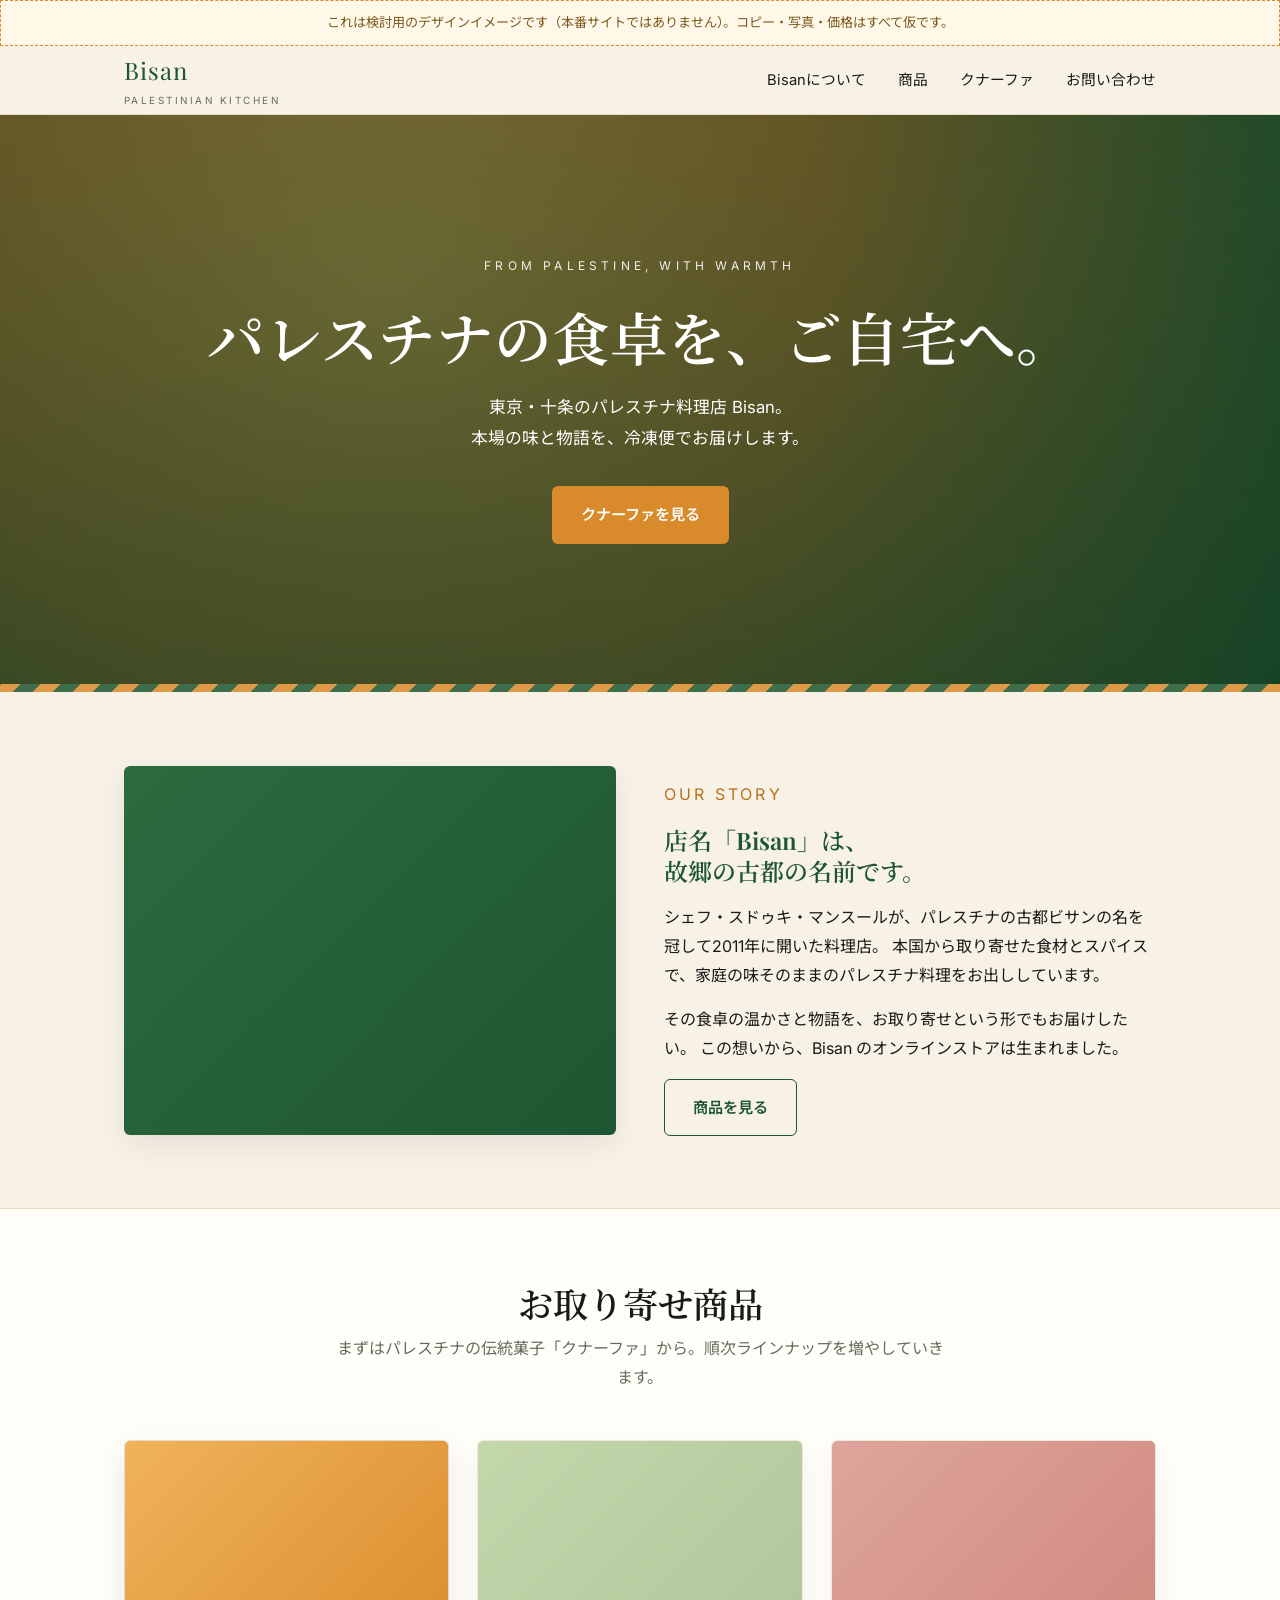
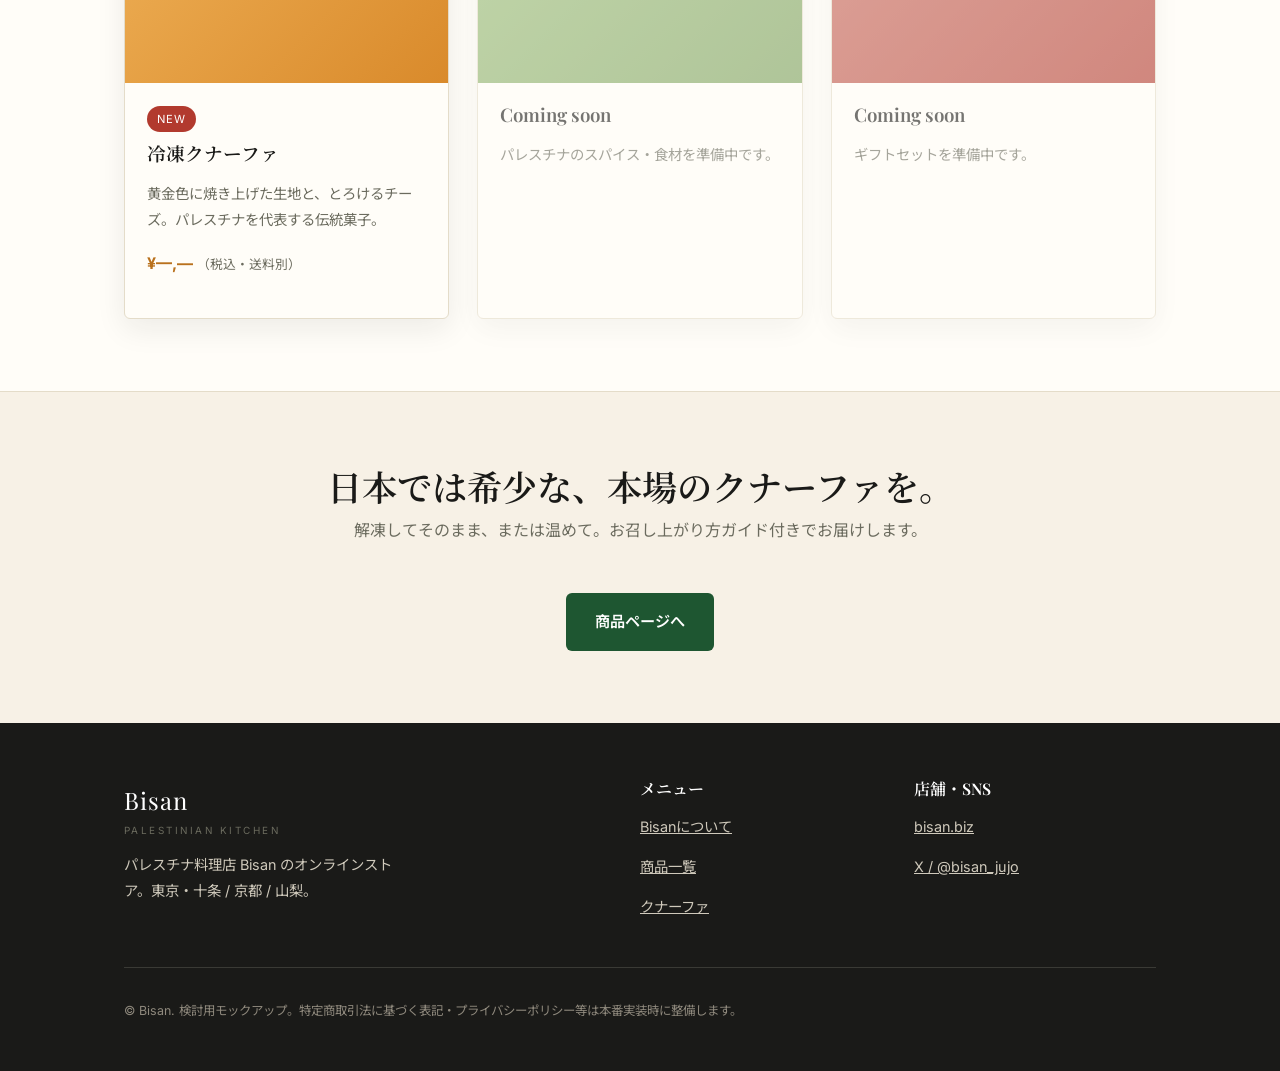
==== design/mockups/index.html @ 8da0ccc4 "Add Step 1 scaffold: docs and design mockups for Bisan EC - docs/: project overview, brand research," ====
<!DOCTYPE html>
<html lang="ja">
<head>
  <meta charset="UTF-8" />
  <meta name="viewport" content="width=device-width, initial-scale=1.0" />
  <title>Bisan — パレスチナの食卓を、ご自宅へ</title>
  <meta name="description" content="東京・十条発のパレスチナ料理店 Bisan。伝統菓子クナーファの冷凍お取り寄せ。" />
  <link rel="preconnect" href="https://fonts.googleapis.com" />
  <link rel="preconnect" href="https://fonts.gstatic.com" crossorigin />
  <link href="https://fonts.googleapis.com/css2?family=Inter:wght@400;600&family=Noto+Sans+JP:wght@400;500;700&family=Noto+Serif+JP:wght@500;600&family=Playfair+Display:wght@500;600&display=swap" rel="stylesheet" />
  <link rel="stylesheet" href="assets/css/styles.css" />
</head>
<body>
  <!-- 検討用モックである旨の注記（本番では削除） -->
  <div class="disclaimer">これは検討用のデザインイメージです（本番サイトではありません）。コピー・写真・価格はすべて仮です。</div>

  <header class="site-header">
    <div class="container">
      <a class="brand" href="index.html">Bisan<small>Palestinian Kitchen</small></a>
      <nav class="nav">
        <a href="#story">Bisanについて</a>
        <a href="#products">商品</a>
        <a href="product-kunafa.html">クナーファ</a>
        <a href="#contact">お問い合わせ</a>
      </nav>
    </div>
  </header>

  <!-- Hero -->
  <section class="hero" style="padding-block:140px;">
    <p class="eyebrow">From Palestine, with warmth</p>
    <h1>パレスチナの食卓を、ご自宅へ。</h1>
    <p>東京・十条のパレスチナ料理店 Bisan。<br />本場の味と物語を、冷凍便でお届けします。</p>
    <a class="btn btn-gold" href="product-kunafa.html">クナーファを見る</a>
  </section>
  <div class="pattern-strip"></div>

  <!-- Story -->
  <section id="story">
    <div class="container">
      <div class="story">
        <div class="visual" aria-hidden="true"></div>
        <div>
          <p class="eyebrow" style="color:var(--color-gold-dark);letter-spacing:.2em;">OUR STORY</p>
          <h2>店名「Bisan」は、<br />故郷の古都の名前です。</h2>
          <p>シェフ・スドゥキ・マンスールが、パレスチナの古都ビサンの名を冠して2011年に開いた料理店。
             本国から取り寄せた食材とスパイスで、家庭の味そのままのパレスチナ料理をお出ししています。</p>
          <p>その食卓の温かさと物語を、お取り寄せという形でもお届けしたい。
             この想いから、Bisan のオンラインストアは生まれました。</p>
          <a class="btn btn-outline" href="#products">商品を見る</a>
        </div>
      </div>
    </div>
  </section>

  <!-- Products -->
  <section id="products" style="background:var(--color-surface);border-block:1px solid var(--color-line);">
    <div class="container">
      <h2 class="section-title">お取り寄せ商品</h2>
      <p class="section-lead">まずはパレスチナの伝統菓子「クナーファ」から。順次ラインナップを増やしていきます。</p>
      <div class="cards">
        <a class="card" href="product-kunafa.html" style="text-decoration:none;color:inherit;">
          <div class="thumb" aria-hidden="true"></div>
          <div class="body">
            <span class="badge">NEW</span>
            <h3>冷凍クナーファ</h3>
            <p style="color:var(--color-muted);font-size:.9rem;">黄金色に焼き上げた生地と、とろけるチーズ。パレスチナを代表する伝統菓子。</p>
            <p class="price">¥—,— <span style="font-weight:400;font-size:.8rem;color:var(--color-muted);">（税込・送料別）</span></p>
          </div>
        </a>
        <div class="card" style="opacity:.6;">
          <div class="thumb" aria-hidden="true" style="background:linear-gradient(135deg,#9bbf78,#7BA05B);"></div>
          <div class="body">
            <h3>Coming soon</h3>
            <p style="color:var(--color-muted);font-size:.9rem;">パレスチナのスパイス・食材を準備中です。</p>
          </div>
        </div>
        <div class="card" style="opacity:.6;">
          <div class="thumb" aria-hidden="true" style="background:linear-gradient(135deg,#c96b5e,#B23A2E);"></div>
          <div class="body">
            <h3>Coming soon</h3>
            <p style="color:var(--color-muted);font-size:.9rem;">ギフトセットを準備中です。</p>
          </div>
        </div>
      </div>
    </div>
  </section>

  <!-- CTA -->
  <section style="text-align:center;">
    <div class="container">
      <h2 class="section-title">日本では希少な、本場のクナーファを。</h2>
      <p class="section-lead">解凍してそのまま、または温めて。お召し上がり方ガイド付きでお届けします。</p>
      <a class="btn btn-primary" href="product-kunafa.html">商品ページへ</a>
    </div>
  </section>

  <!-- Footer -->
  <footer class="site-footer" id="contact">
    <div class="container">
      <div class="cols">
        <div>
          <a class="brand" href="index.html">Bisan<small>Palestinian Kitchen</small></a>
          <p style="margin-top:12px;max-width:32ch;">パレスチナ料理店 Bisan のオンラインストア。東京・十条 / 京都 / 山梨。</p>
        </div>
        <div>
          <h3 style="font-size:1rem;color:#fff;">メニュー</h3>
          <p><a href="#story">Bisanについて</a></p>
          <p><a href="#products">商品一覧</a></p>
          <p><a href="product-kunafa.html">クナーファ</a></p>
        </div>
        <div>
          <h3 style="font-size:1rem;color:#fff;">店舗・SNS</h3>
          <p><a href="https://bisan.biz" target="_blank" rel="noopener">bisan.biz</a></p>
          <p><a href="https://twitter.com/bisan_jujo" target="_blank" rel="noopener">X / @bisan_jujo</a></p>
        </div>
      </div>
      <div class="legal">
        <p>© Bisan. 検討用モックアップ。特定商取引法に基づく表記・プライバシーポリシー等は本番実装時に整備します。</p>
      </div>
    </div>
  </footer>
</body>
</html>
---- design/mockups/assets/css/styles.css ----
/* =========================================================
   Bisan EC — Mockup Styles (検討用)
   トンマナ: docs/02-tone-and-manner.md を反映
   ========================================================= */

:root {
  /* Colors */
  --color-primary:  #1E5631; /* Olive / Palestine Green */
  --color-primary-dark: #143d22;
  --color-ink:      #1A1A18; /* Olive Black */
  --color-base:     #F7F1E6; /* Warm Cream */
  --color-surface:  #FFFDF8; /* カード等の面 */
  --color-gold:     #D98A2B; /* Kunafa Gold */
  --color-gold-dark:#b9711d;
  --color-red:      #B23A2E; /* Palestine Red (差し色) */
  --color-pistachio:#7BA05B; /* Pistachio */
  --color-muted:    #6b6b5e;
  --color-line:     #e4dcc9;

  /* Typography */
  --font-serif: "Playfair Display", "Noto Serif JP", "Yu Mincho", serif;
  --font-sans:  "Inter", "Noto Sans JP", "Hiragino Kaku Gothic ProN", sans-serif;

  /* Layout */
  --maxw: 1080px;
  --radius: 6px;
  --shadow: 0 10px 30px rgba(26, 26, 24, 0.08);
}

* { box-sizing: border-box; }

html { scroll-behavior: smooth; }

body {
  margin: 0;
  font-family: var(--font-sans);
  color: var(--color-ink);
  background: var(--color-base);
  line-height: 1.8;
  -webkit-font-smoothing: antialiased;
}

h1, h2, h3 {
  font-family: var(--font-serif);
  font-weight: 600;
  line-height: 1.3;
  margin: 0 0 0.6em;
}

a { color: inherit; }

img { max-width: 100%; display: block; }

.container {
  max-width: var(--maxw);
  margin: 0 auto;
  padding: 0 24px;
}

/* ---------- Header ---------- */
.site-header {
  position: sticky;
  top: 0;
  z-index: 50;
  background: rgba(247, 241, 230, 0.92);
  backdrop-filter: blur(6px);
  border-bottom: 1px solid var(--color-line);
}
.site-header .container {
  display: flex;
  align-items: center;
  justify-content: space-between;
  height: 68px;
}
.brand {
  font-family: var(--font-serif);
  font-size: 1.5rem;
  letter-spacing: 0.04em;
  color: var(--color-primary);
  text-decoration: none;
}
.brand small {
  display: block;
  font-family: var(--font-sans);
  font-size: 0.62rem;
  letter-spacing: 0.25em;
  color: var(--color-muted);
  text-transform: uppercase;
}
.nav a {
  margin-left: 28px;
  text-decoration: none;
  font-size: 0.92rem;
  color: var(--color-ink);
}
.nav a:hover { color: var(--color-gold-dark); }

/* ---------- Buttons ---------- */
.btn {
  display: inline-block;
  padding: 14px 28px;
  border-radius: var(--radius);
  font-size: 0.95rem;
  font-weight: 600;
  text-decoration: none;
  cursor: pointer;
  border: 1px solid transparent;
  transition: transform .12s ease, background .2s ease;
}
.btn:hover { transform: translateY(-1px); }
.btn-primary { background: var(--color-primary); color: #fff; }
.btn-primary:hover { background: var(--color-primary-dark); }
.btn-gold { background: var(--color-gold); color: #fff; }
.btn-gold:hover { background: var(--color-gold-dark); }
.btn-outline {
  background: transparent;
  border-color: var(--color-primary);
  color: var(--color-primary);
}

/* ---------- Hero ---------- */
.hero {
  position: relative;
  color: #fff;
  text-align: center;
  padding: 120px 24px;
  background:
    linear-gradient(rgba(20,61,34,0.55), rgba(20,61,34,0.75)),
    radial-gradient(circle at 30% 30%, #e9a94e 0%, #c9772a 45%, #1E5631 100%);
  overflow: hidden;
}
.hero .eyebrow {
  font-size: 0.75rem;
  letter-spacing: 0.35em;
  text-transform: uppercase;
  opacity: 0.9;
}
.hero h1 {
  font-size: clamp(2.2rem, 5vw, 3.6rem);
  margin: 0.3em 0;
  color: #fff;
}
.hero p { max-width: 560px; margin: 0 auto 2em; font-size: 1.05rem; }

/* 幾何学パターンのさりげない装飾 */
.pattern-strip {
  height: 8px;
  background-image: repeating-linear-gradient(
    -45deg,
    var(--color-gold) 0 14px,
    var(--color-primary) 14px 28px
  );
  opacity: 0.85;
}

/* ---------- Sections ---------- */
section { padding: 72px 0; }
.section-title {
  text-align: center;
  font-size: clamp(1.6rem, 3vw, 2.2rem);
  margin-bottom: 0.2em;
}
.section-lead {
  text-align: center;
  color: var(--color-muted);
  max-width: 620px;
  margin: 0 auto 48px;
}

/* ---------- Story ---------- */
.story {
  display: grid;
  grid-template-columns: 1fr 1fr;
  gap: 48px;
  align-items: center;
}
.story .visual {
  aspect-ratio: 4 / 3;
  border-radius: var(--radius);
  background: linear-gradient(135deg, #2b6b3e, #1E5631);
  box-shadow: var(--shadow);
}
.story h2 { color: var(--color-primary); }

/* ---------- Product cards ---------- */
.cards {
  display: grid;
  grid-template-columns: repeat(3, 1fr);
  gap: 28px;
}
.card {
  background: var(--color-surface);
  border: 1px solid var(--color-line);
  border-radius: var(--radius);
  overflow: hidden;
  box-shadow: var(--shadow);
}
.card .thumb {
  aspect-ratio: 4 / 3;
  background: linear-gradient(135deg, #f0b35a, #d98a2b);
}
.card .body { padding: 20px 22px 24px; }
.card h3 { margin-bottom: 0.2em; }
.card .price { color: var(--color-gold-dark); font-weight: 700; }
.badge {
  display: inline-block;
  font-size: 0.7rem;
  letter-spacing: 0.08em;
  background: var(--color-red);
  color: #fff;
  padding: 3px 10px;
  border-radius: 999px;
  margin-bottom: 10px;
}

/* ---------- Product detail ---------- */
.product {
  display: grid;
  grid-template-columns: 1.1fr 1fr;
  gap: 56px;
  align-items: start;
}
.gallery .main {
  aspect-ratio: 1 / 1;
  border-radius: var(--radius);
  background: linear-gradient(135deg, #f0b35a 0%, #d98a2b 60%, #b9711d 100%);
  box-shadow: var(--shadow);
}
.gallery .thumbs {
  display: grid;
  grid-template-columns: repeat(4, 1fr);
  gap: 12px;
  margin-top: 12px;
}
.gallery .thumbs span {
  aspect-ratio: 1 / 1;
  border-radius: 4px;
  background: linear-gradient(135deg, #e7a64d, #cf8127);
}
.product h1 { color: var(--color-primary); font-size: 2.2rem; }
.product .price-lg {
  font-size: 1.8rem;
  color: var(--color-gold-dark);
  font-weight: 700;
  font-family: var(--font-serif);
}
.product .note {
  font-size: 0.85rem;
  color: var(--color-muted);
}
.spec {
  width: 100%;
  border-collapse: collapse;
  margin: 24px 0;
  font-size: 0.92rem;
}
.spec th, .spec td {
  text-align: left;
  padding: 10px 8px;
  border-bottom: 1px solid var(--color-line);
  vertical-align: top;
}
.spec th { width: 34%; color: var(--color-muted); font-weight: 600; }

.howto {
  background: var(--color-surface);
  border: 1px solid var(--color-line);
  border-left: 4px solid var(--color-gold);
  border-radius: var(--radius);
  padding: 22px 24px;
  margin-top: 28px;
}
.howto h3 { color: var(--color-primary); }
.howto ol { margin: 0; padding-left: 1.2em; }

/* ---------- Footer ---------- */
.site-footer {
  background: var(--color-ink);
  color: #cfc9bb;
  padding: 56px 0 36px;
  font-size: 0.9rem;
}
.site-footer .brand { color: #fff; }
.site-footer a { color: #cfc9bb; }
.site-footer .cols {
  display: grid;
  grid-template-columns: 2fr 1fr 1fr;
  gap: 32px;
  margin-bottom: 32px;
}
.site-footer .legal {
  border-top: 1px solid #3a3a35;
  padding-top: 20px;
  font-size: 0.78rem;
  color: #8f897d;
}

.disclaimer {
  background: #fff8e8;
  border: 1px dashed var(--color-gold);
  color: #7a5a1f;
  font-size: 0.82rem;
  text-align: center;
  padding: 10px 16px;
}

/* ---------- Responsive ---------- */
@media (max-width: 820px) {
  .story, .product { grid-template-columns: 1fr; gap: 28px; }
  .cards { grid-template-columns: 1fr; }
  .site-footer .cols { grid-template-columns: 1fr; }
  .nav { display: none; }
}
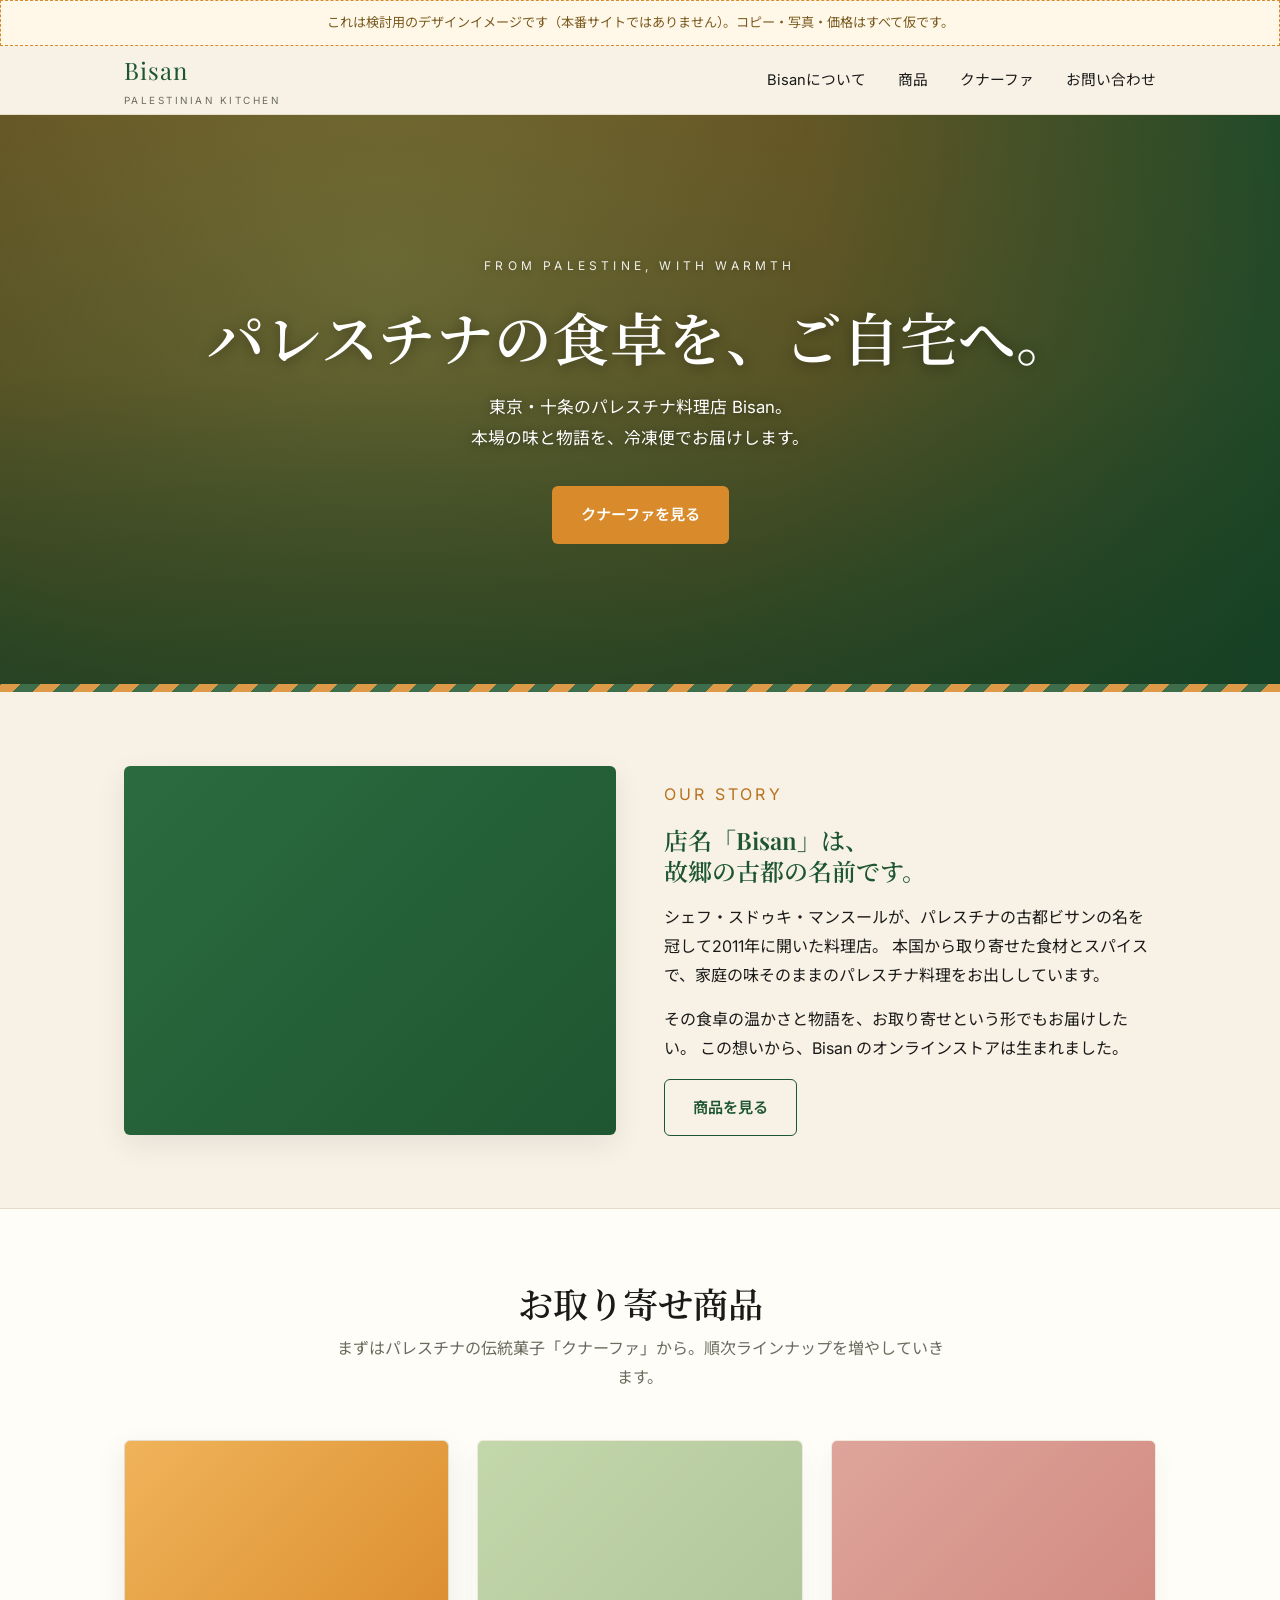
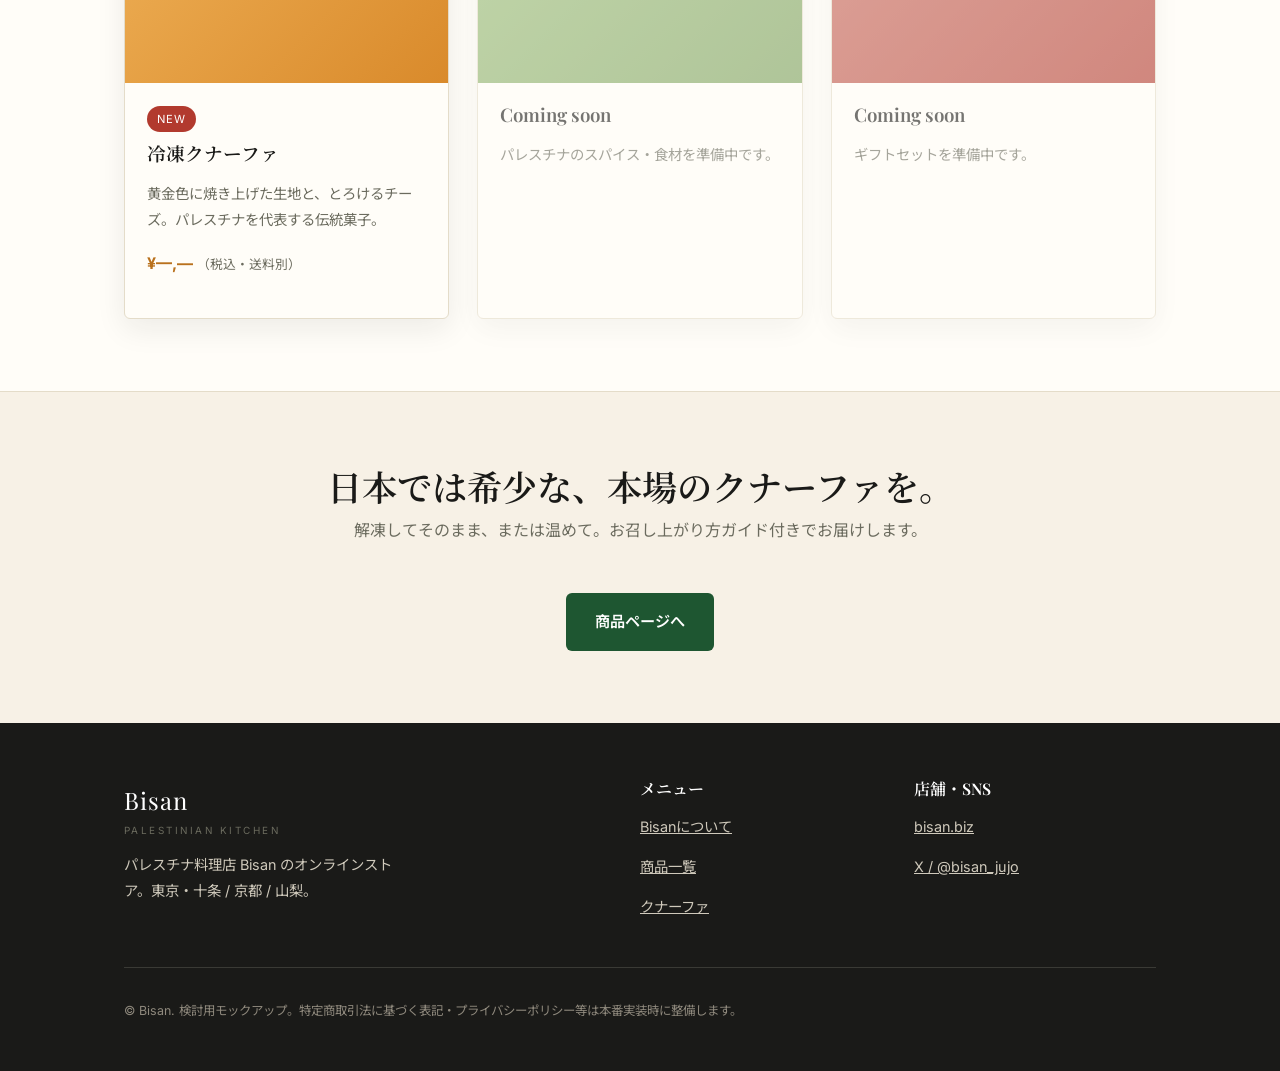
==== commit fee75f33: "Add key visual prompts doc and hero background-image support - docs/05-keyvisual-prompts.md: Gemini " ====
--- a/design/mockups/index.html
+++ b/design/mockups/index.html
@@ -27,7 +27,7 @@
   </header>
 
   <!-- Hero -->
-  <section class="hero" style="padding-block:140px;">
+  <section class="hero">
     <p class="eyebrow">From Palestine, with warmth</p>
     <h1>パレスチナの食卓を、ご自宅へ。</h1>
     <p>東京・十条のパレスチナ料理店 Bisan。<br />本場の味と物語を、冷凍便でお届けします。</p>
--- a/design/mockups/assets/css/styles.css
+++ b/design/mockups/assets/css/styles.css
@@ -118,15 +118,30 @@
   color: var(--color-primary);
 }
 
-/* ---------- Hero ---------- */
+/* ---------- Hero ----------
+   背景画像の差し替え方法:
+   assets/img/hero.jpg を置くと自動で背景に表示されます。
+   レイヤーは上から「緑スクリム → 下部の暗幕 → 背景写真 → フォールバックの
+   グラデーション」の順。画像未配置の間はフォールバックが表示されます。
+   別ファイル名にする場合は下の --hero-image を変更してください。 */
 .hero {
+  --hero-image: url("../img/hero.jpg");
   position: relative;
   color: #fff;
   text-align: center;
-  padding: 120px 24px;
-  background:
-    linear-gradient(rgba(20,61,34,0.55), rgba(20,61,34,0.75)),
+  padding: 140px 24px;
+  background-image:
+    /* 1) 全体にかける深緑のスクリム（文字を読みやすく） */
+    linear-gradient(rgba(20,61,34,0.55), rgba(20,61,34,0.72)),
+    /* 2) 下部を少し暗くして文字の足元を締める */
+    linear-gradient(to bottom, rgba(20,61,34,0) 45%, rgba(20,61,34,0.55) 100%),
+    /* 3) 風景の背景写真 */
+    var(--hero-image),
+    /* 4) 画像が無いときのフォールバック */
     radial-gradient(circle at 30% 30%, #e9a94e 0%, #c9772a 45%, #1E5631 100%);
+  background-size: cover, cover, cover, cover;
+  background-position: center, center, center, center;
+  background-repeat: no-repeat;
   overflow: hidden;
 }
 .hero .eyebrow {
@@ -134,13 +149,20 @@
   letter-spacing: 0.35em;
   text-transform: uppercase;
   opacity: 0.9;
+  text-shadow: 0 1px 8px rgba(0,0,0,0.35);
 }
 .hero h1 {
   font-size: clamp(2.2rem, 5vw, 3.6rem);
   margin: 0.3em 0;
   color: #fff;
-}
-.hero p { max-width: 560px; margin: 0 auto 2em; font-size: 1.05rem; }
+  text-shadow: 0 2px 14px rgba(0,0,0,0.4);
+}
+.hero p {
+  max-width: 560px;
+  margin: 0 auto 2em;
+  font-size: 1.05rem;
+  text-shadow: 0 1px 10px rgba(0,0,0,0.4);
+}
 
 /* 幾何学パターンのさりげない装飾 */
 .pattern-strip {
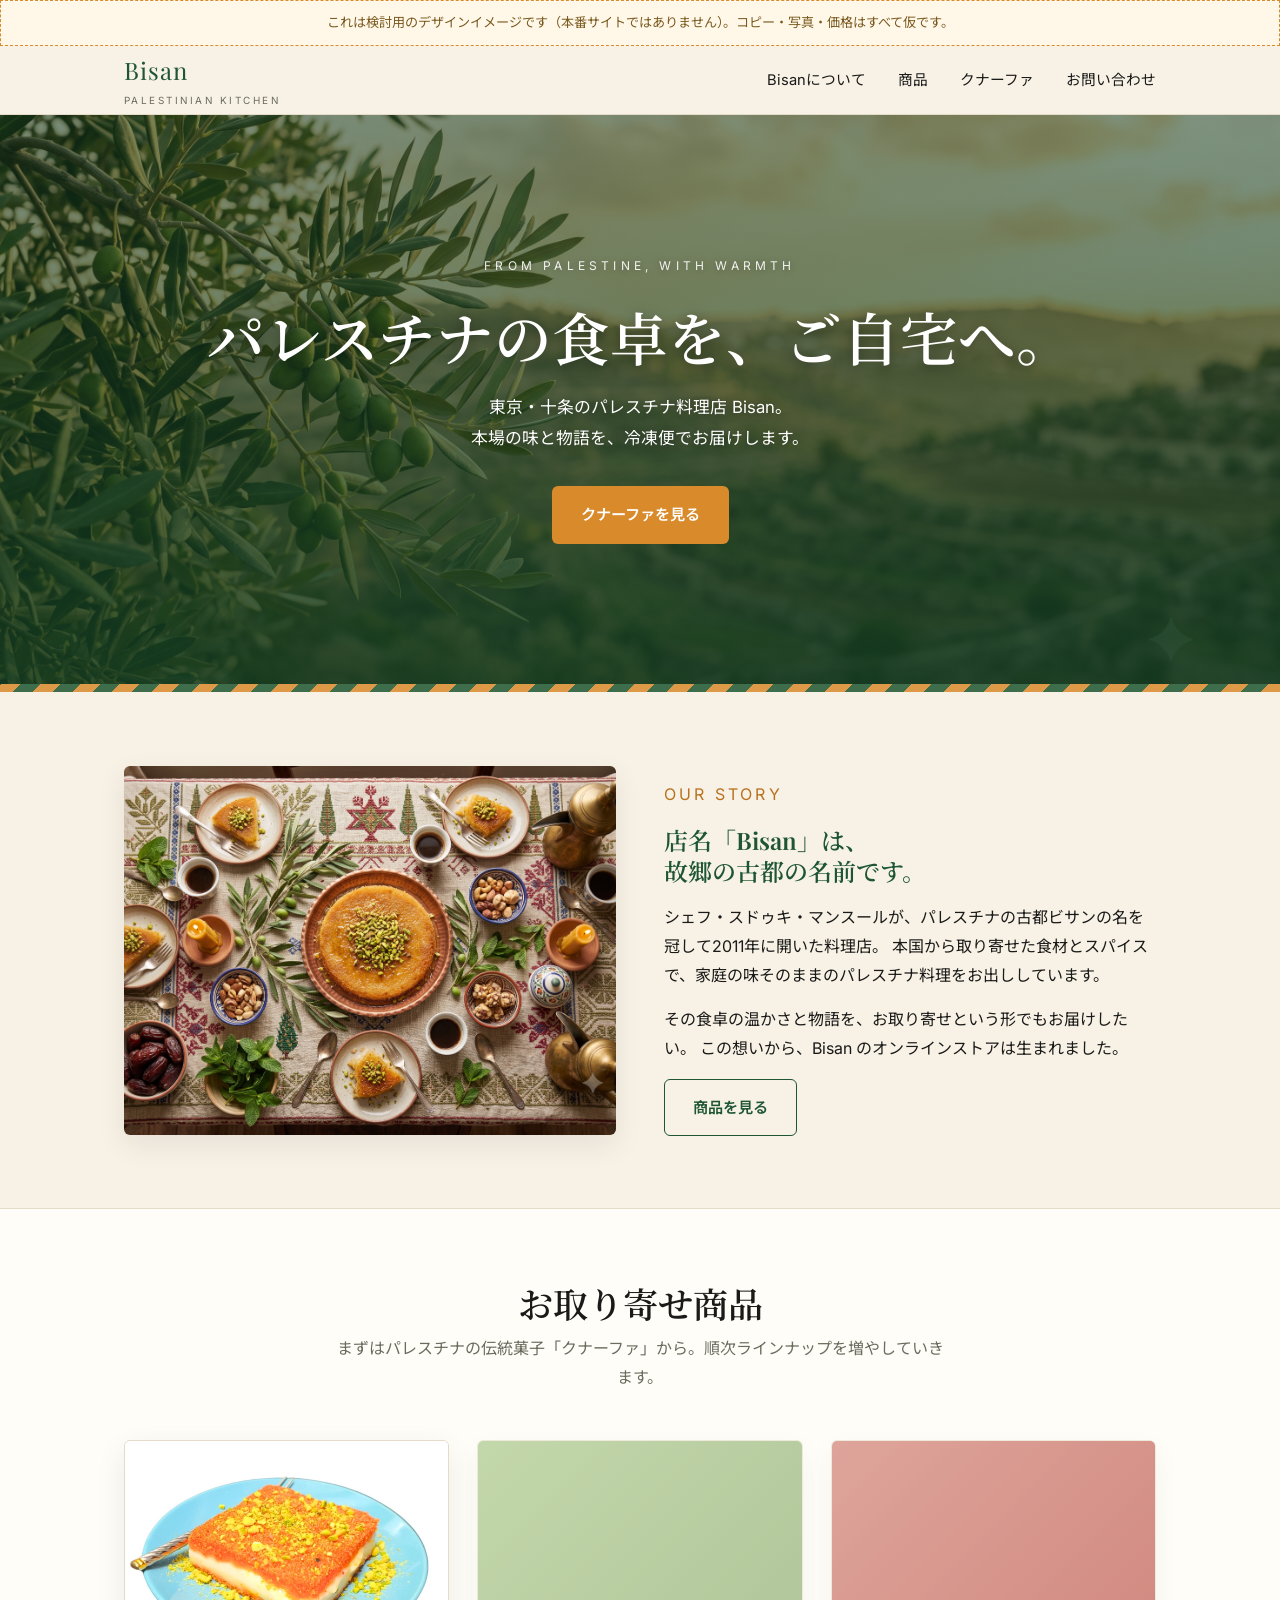
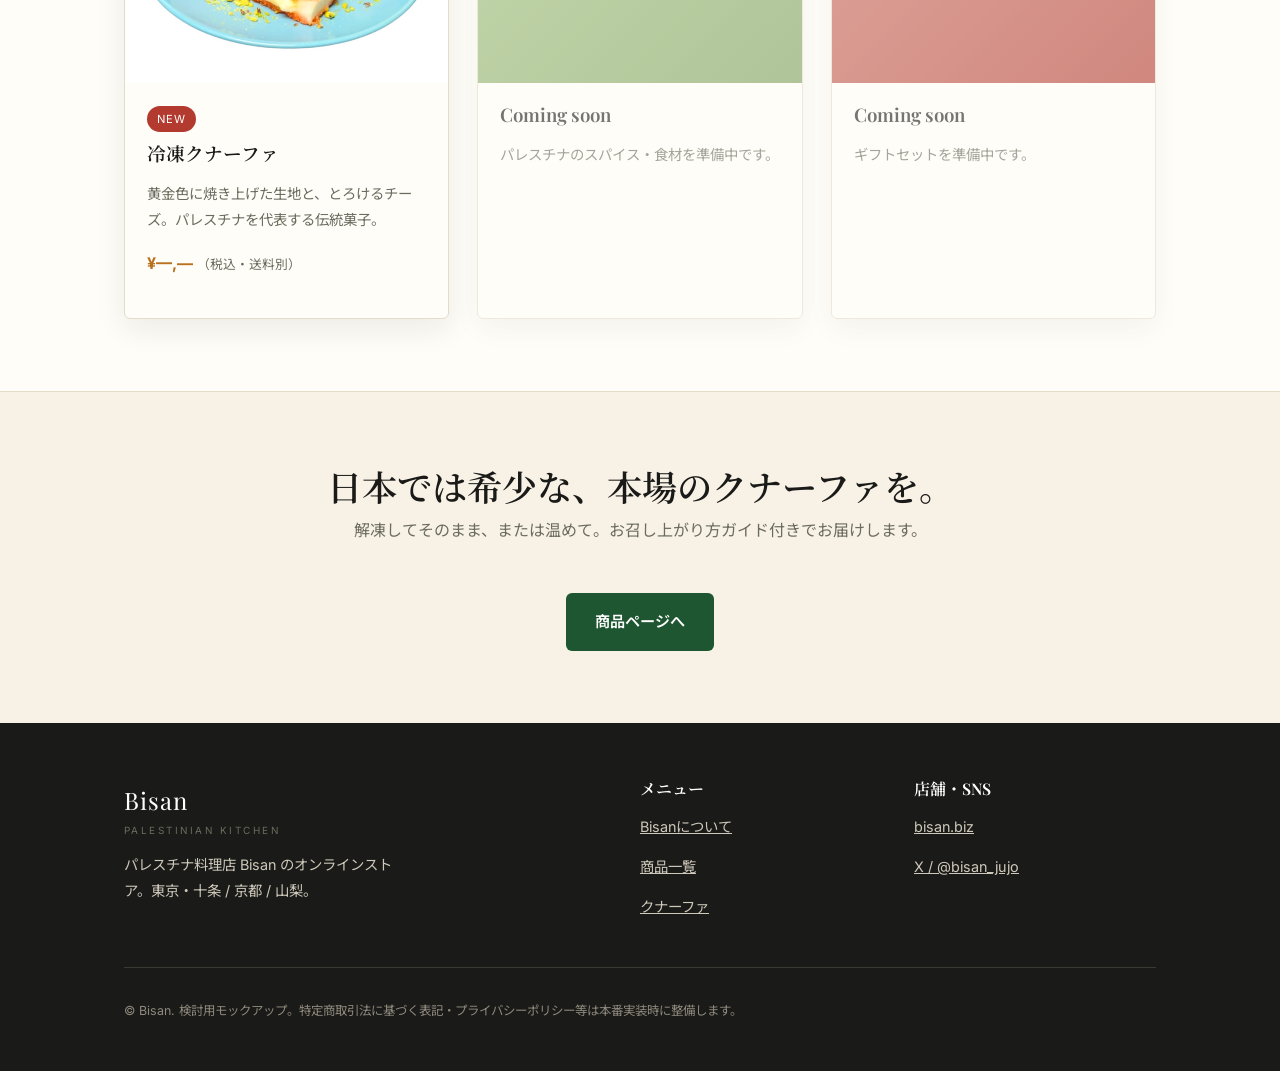
==== commit d23561f8: "Add product images and update mockups - Add header.png for hero background (olive tree landscape) - " ====
--- a/design/mockups/index.html
+++ b/design/mockups/index.html
@@ -60,7 +60,7 @@
       <p class="section-lead">まずはパレスチナの伝統菓子「クナーファ」から。順次ラインナップを増やしていきます。</p>
       <div class="cards">
         <a class="card" href="product-kunafa.html" style="text-decoration:none;color:inherit;">
-          <div class="thumb" aria-hidden="true"></div>
+          <div class="thumb" style="background:url('assets/img/1243クナーファ.png') center/cover no-repeat;"></div>
           <div class="body">
             <span class="badge">NEW</span>
             <h3>冷凍クナーファ</h3>
--- a/design/mockups/assets/css/styles.css
+++ b/design/mockups/assets/css/styles.css
@@ -125,7 +125,7 @@
    グラデーション」の順。画像未配置の間はフォールバックが表示されます。
    別ファイル名にする場合は下の --hero-image を変更してください。 */
 .hero {
-  --hero-image: url("../img/hero.jpg");
+  --hero-image: url("../img/header.png");
   position: relative;
   color: #fff;
   text-align: center;
@@ -199,7 +199,8 @@
 .story .visual {
   aspect-ratio: 4 / 3;
   border-radius: var(--radius);
-  background: linear-gradient(135deg, #2b6b3e, #1E5631);
+  background: url("../img/table_create.png") center/cover no-repeat,
+              linear-gradient(135deg, #2b6b3e, #1E5631);
   box-shadow: var(--shadow);
 }
 .story h2 { color: var(--color-primary); }
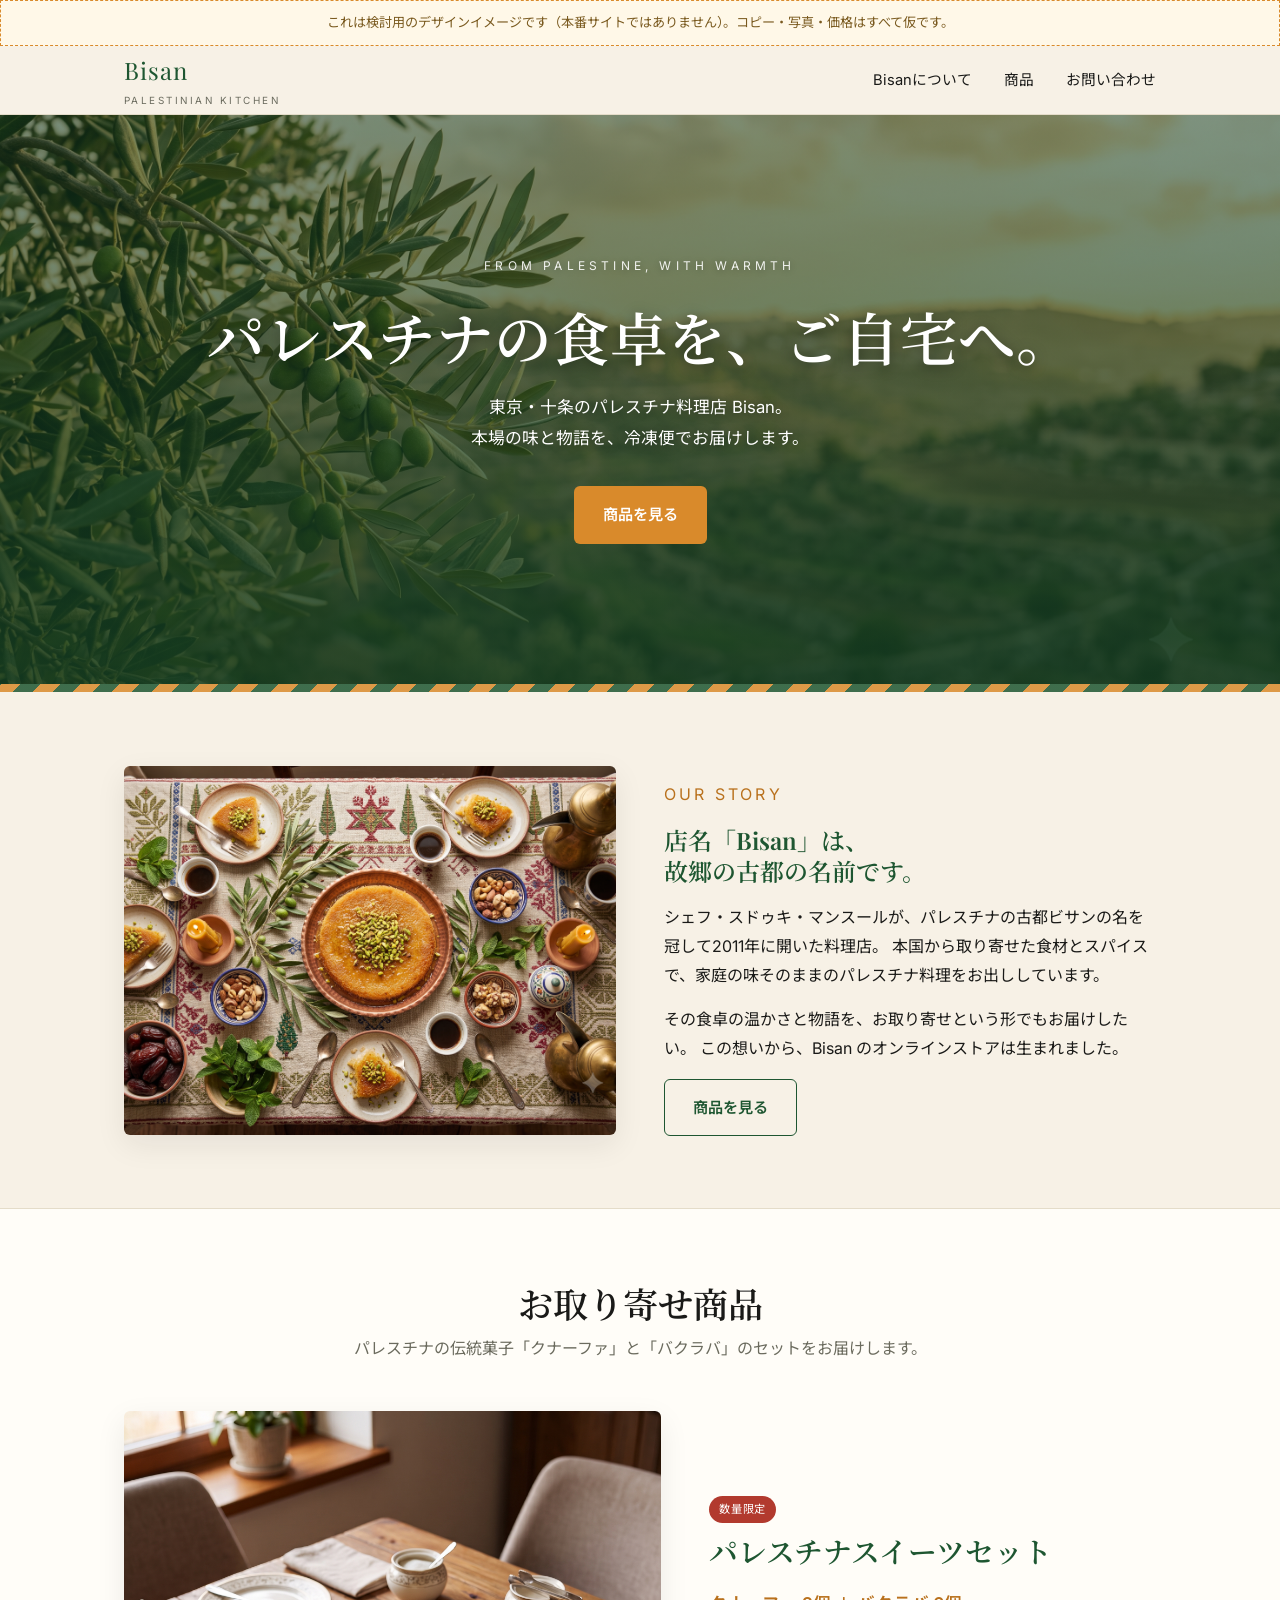
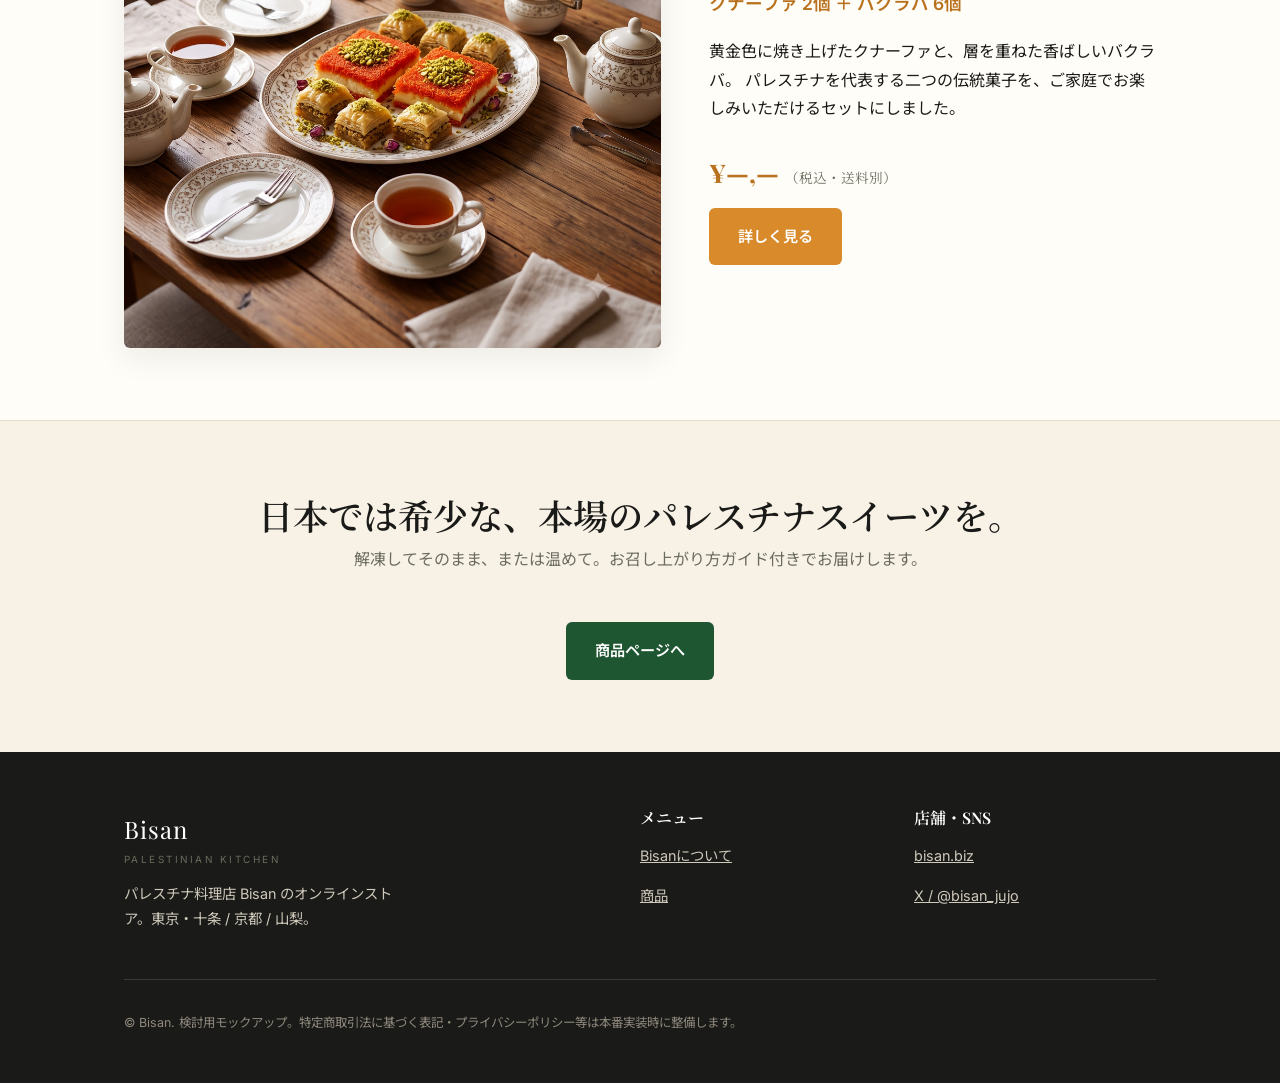
==== commit 121f444a: "Restructure site for single product (sweets set) - Change product to "パレスチナスイーツセット" (Kunafa 2pcs + B" ====
--- a/design/mockups/index.html
+++ b/design/mockups/index.html
@@ -4,7 +4,7 @@
   <meta charset="UTF-8" />
   <meta name="viewport" content="width=device-width, initial-scale=1.0" />
   <title>Bisan — パレスチナの食卓を、ご自宅へ</title>
-  <meta name="description" content="東京・十条発のパレスチナ料理店 Bisan。伝統菓子クナーファの冷凍お取り寄せ。" />
+  <meta name="description" content="東京・十条発のパレスチナ料理店 Bisan。伝統菓子クナーファとバクラバのセットを冷凍お取り寄せ。" />
   <link rel="preconnect" href="https://fonts.googleapis.com" />
   <link rel="preconnect" href="https://fonts.gstatic.com" crossorigin />
   <link href="https://fonts.googleapis.com/css2?family=Inter:wght@400;600&family=Noto+Sans+JP:wght@400;500;700&family=Noto+Serif+JP:wght@500;600&family=Playfair+Display:wght@500;600&display=swap" rel="stylesheet" />
@@ -19,8 +19,7 @@
       <a class="brand" href="index.html">Bisan<small>Palestinian Kitchen</small></a>
       <nav class="nav">
         <a href="#story">Bisanについて</a>
-        <a href="#products">商品</a>
-        <a href="product-kunafa.html">クナーファ</a>
+        <a href="#product">商品</a>
         <a href="#contact">お問い合わせ</a>
       </nav>
     </div>
@@ -31,7 +30,7 @@
     <p class="eyebrow">From Palestine, with warmth</p>
     <h1>パレスチナの食卓を、ご自宅へ。</h1>
     <p>東京・十条のパレスチナ料理店 Bisan。<br />本場の味と物語を、冷凍便でお届けします。</p>
-    <a class="btn btn-gold" href="product-kunafa.html">クナーファを見る</a>
+    <a class="btn btn-gold" href="#product">商品を見る</a>
   </section>
   <div class="pattern-strip"></div>
 
@@ -47,40 +46,30 @@
              本国から取り寄せた食材とスパイスで、家庭の味そのままのパレスチナ料理をお出ししています。</p>
           <p>その食卓の温かさと物語を、お取り寄せという形でもお届けしたい。
              この想いから、Bisan のオンラインストアは生まれました。</p>
-          <a class="btn btn-outline" href="#products">商品を見る</a>
+          <a class="btn btn-outline" href="#product">商品を見る</a>
         </div>
       </div>
     </div>
   </section>
 
-  <!-- Products -->
-  <section id="products" style="background:var(--color-surface);border-block:1px solid var(--color-line);">
+  <!-- Product (単一商品) -->
+  <section id="product" style="background:var(--color-surface);border-block:1px solid var(--color-line);">
     <div class="container">
       <h2 class="section-title">お取り寄せ商品</h2>
-      <p class="section-lead">まずはパレスチナの伝統菓子「クナーファ」から。順次ラインナップを増やしていきます。</p>
-      <div class="cards">
-        <a class="card" href="product-kunafa.html" style="text-decoration:none;color:inherit;">
-          <div class="thumb" style="background:url('assets/img/1243クナーファ.png') center/cover no-repeat;"></div>
-          <div class="body">
-            <span class="badge">NEW</span>
-            <h3>冷凍クナーファ</h3>
-            <p style="color:var(--color-muted);font-size:.9rem;">黄金色に焼き上げた生地と、とろけるチーズ。パレスチナを代表する伝統菓子。</p>
-            <p class="price">¥—,— <span style="font-weight:400;font-size:.8rem;color:var(--color-muted);">（税込・送料別）</span></p>
-          </div>
-        </a>
-        <div class="card" style="opacity:.6;">
-          <div class="thumb" aria-hidden="true" style="background:linear-gradient(135deg,#9bbf78,#7BA05B);"></div>
-          <div class="body">
-            <h3>Coming soon</h3>
-            <p style="color:var(--color-muted);font-size:.9rem;">パレスチナのスパイス・食材を準備中です。</p>
-          </div>
+      <p class="section-lead">パレスチナの伝統菓子「クナーファ」と「バクラバ」のセットをお届けします。</p>
+
+      <div class="product-hero">
+        <div class="product-hero-gallery">
+          <img src="assets/img/prod01.png" alt="パレスチナスイーツセット - テーブルセッティング" class="product-hero-img" />
         </div>
-        <div class="card" style="opacity:.6;">
-          <div class="thumb" aria-hidden="true" style="background:linear-gradient(135deg,#c96b5e,#B23A2E);"></div>
-          <div class="body">
-            <h3>Coming soon</h3>
-            <p style="color:var(--color-muted);font-size:.9rem;">ギフトセットを準備中です。</p>
-          </div>
+        <div class="product-hero-info">
+          <span class="badge">数量限定</span>
+          <h3>パレスチナスイーツセット</h3>
+          <p class="product-subtitle">クナーファ 2個 ＋ バクラバ 6個</p>
+          <p>黄金色に焼き上げたクナーファと、層を重ねた香ばしいバクラバ。
+             パレスチナを代表する二つの伝統菓子を、ご家庭でお楽しみいただけるセットにしました。</p>
+          <p class="price-lg">¥—,— <span class="price-note">（税込・送料別）</span></p>
+          <a class="btn btn-gold" href="product.html">詳しく見る</a>
         </div>
       </div>
     </div>
@@ -89,9 +78,9 @@
   <!-- CTA -->
   <section style="text-align:center;">
     <div class="container">
-      <h2 class="section-title">日本では希少な、本場のクナーファを。</h2>
+      <h2 class="section-title">日本では希少な、本場のパレスチナスイーツを。</h2>
       <p class="section-lead">解凍してそのまま、または温めて。お召し上がり方ガイド付きでお届けします。</p>
-      <a class="btn btn-primary" href="product-kunafa.html">商品ページへ</a>
+      <a class="btn btn-primary" href="product.html">商品ページへ</a>
     </div>
   </section>
 
@@ -106,8 +95,7 @@
         <div>
           <h3 style="font-size:1rem;color:#fff;">メニュー</h3>
           <p><a href="#story">Bisanについて</a></p>
-          <p><a href="#products">商品一覧</a></p>
-          <p><a href="product-kunafa.html">クナーファ</a></p>
+          <p><a href="#product">商品</a></p>
         </div>
         <div>
           <h3 style="font-size:1rem;color:#fff;">店舗・SNS</h3>
--- a/design/mockups/assets/css/styles.css
+++ b/design/mockups/assets/css/styles.css
@@ -236,6 +236,51 @@
   margin-bottom: 10px;
 }
 
+/* ---------- Product hero (単一商品トップ) ---------- */
+.product-hero {
+  display: grid;
+  grid-template-columns: 1.2fr 1fr;
+  gap: 48px;
+  align-items: center;
+}
+.product-hero-gallery {
+  border-radius: var(--radius);
+  overflow: hidden;
+  box-shadow: var(--shadow);
+}
+.product-hero-img {
+  width: 100%;
+  aspect-ratio: 1 / 1;
+  object-fit: cover;
+}
+.product-hero-info h3 {
+  font-size: 1.8rem;
+  color: var(--color-primary);
+  margin-bottom: 0.2em;
+}
+.product-subtitle {
+  font-size: 1.1rem;
+  color: var(--color-gold-dark);
+  font-weight: 600;
+  margin-bottom: 1em;
+}
+.product-hero-info .price-lg {
+  font-size: 1.6rem;
+  color: var(--color-gold-dark);
+  font-weight: 700;
+  font-family: var(--font-serif);
+  margin: 1em 0 0.5em;
+}
+.product-hero-info .price-note {
+  font-size: 0.85rem;
+  font-weight: 400;
+  color: var(--color-muted);
+}
+
+@media (max-width: 820px) {
+  .product-hero { grid-template-columns: 1fr; gap: 28px; }
+}
+
 /* ---------- Product detail ---------- */
 .product {
   display: grid;
@@ -246,8 +291,9 @@
 .gallery .main {
   aspect-ratio: 1 / 1;
   border-radius: var(--radius);
-  background: linear-gradient(135deg, #f0b35a 0%, #d98a2b 60%, #b9711d 100%);
+  background: var(--color-surface);
   box-shadow: var(--shadow);
+  overflow: hidden;
 }
 .gallery .thumbs {
   display: grid;
